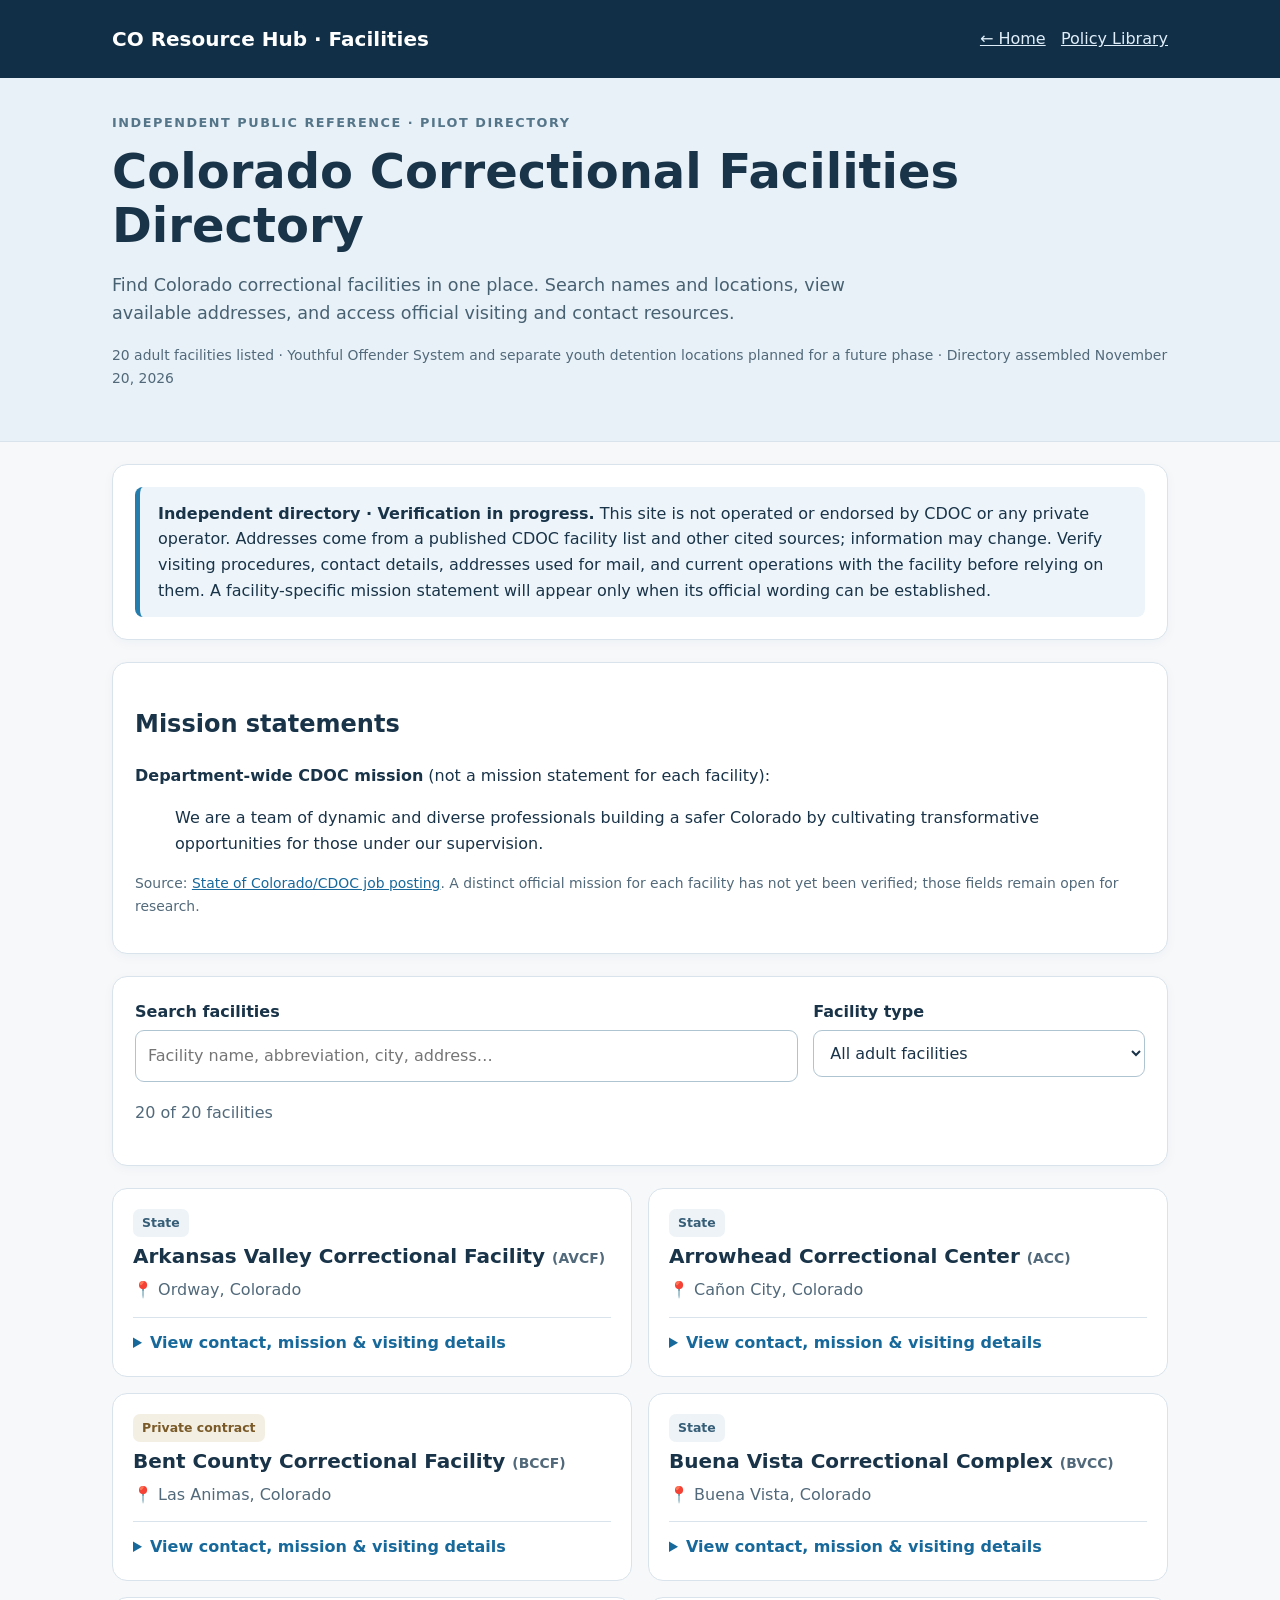
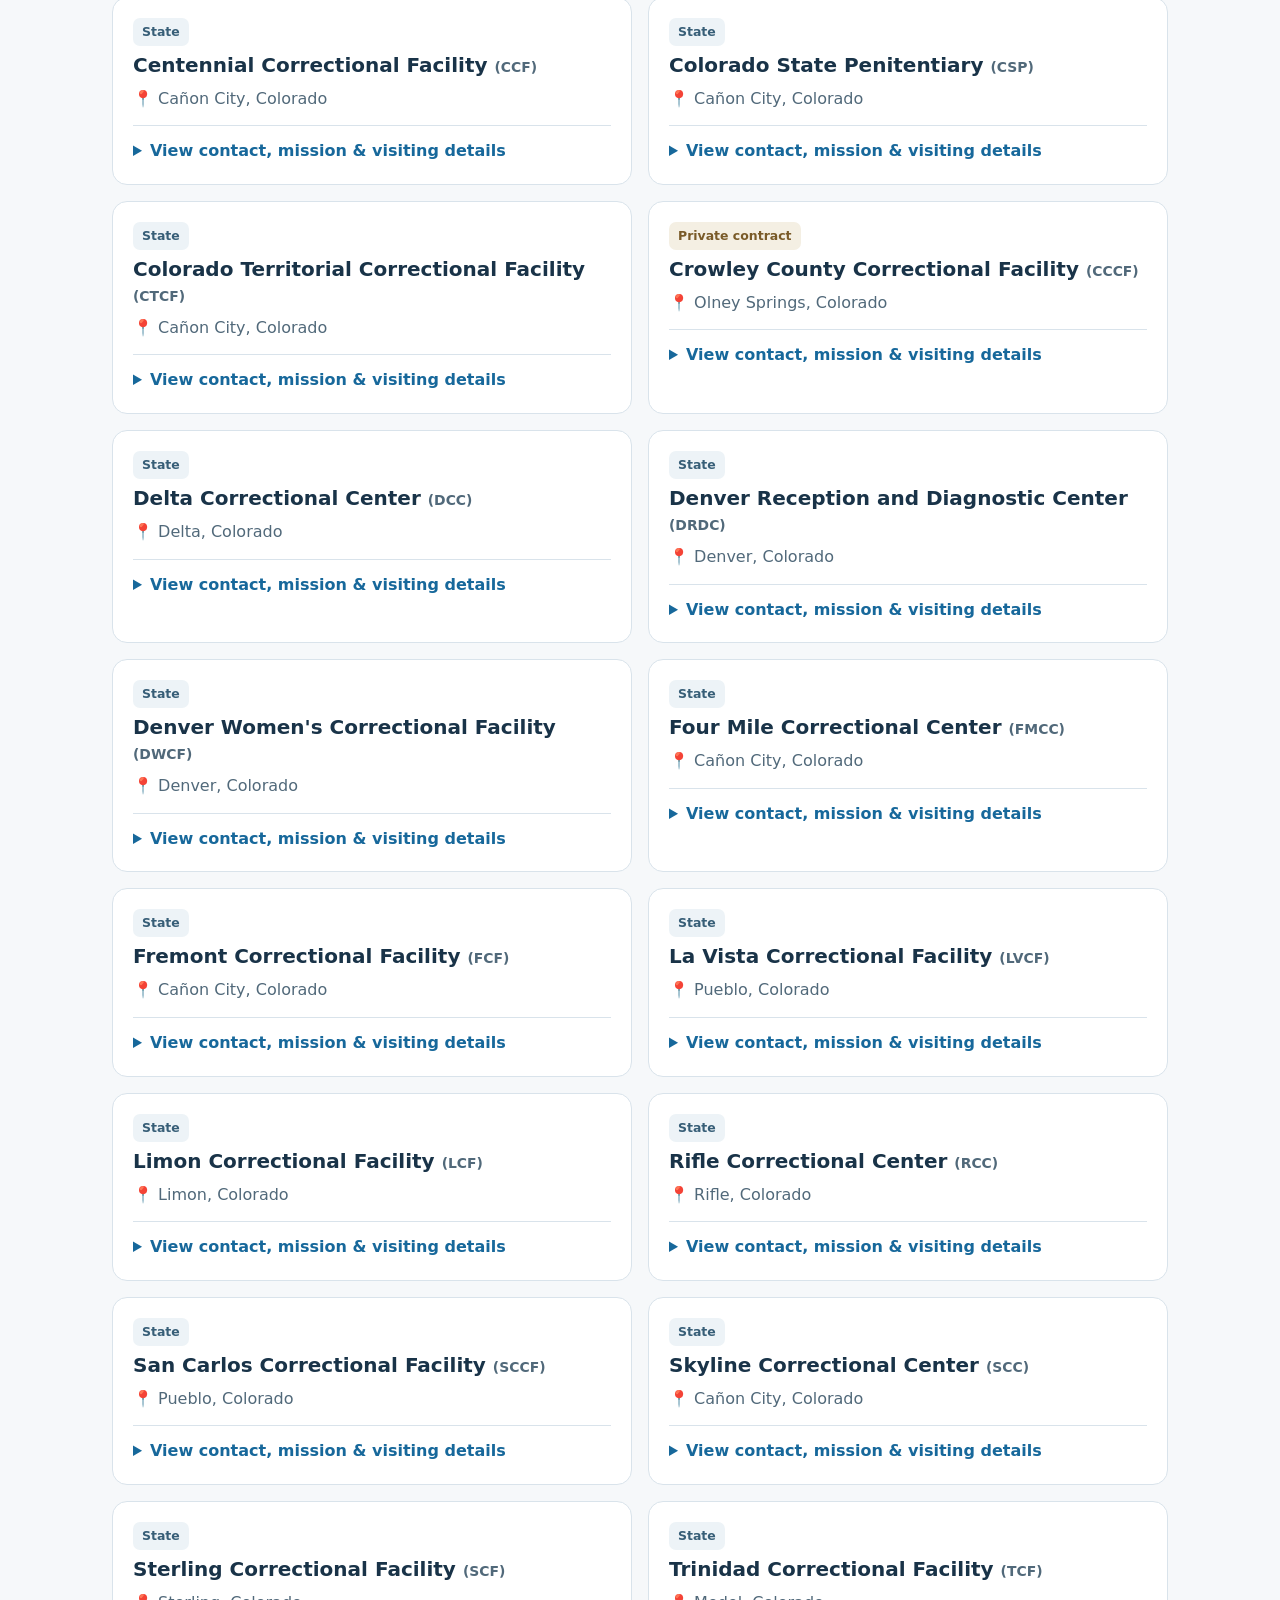
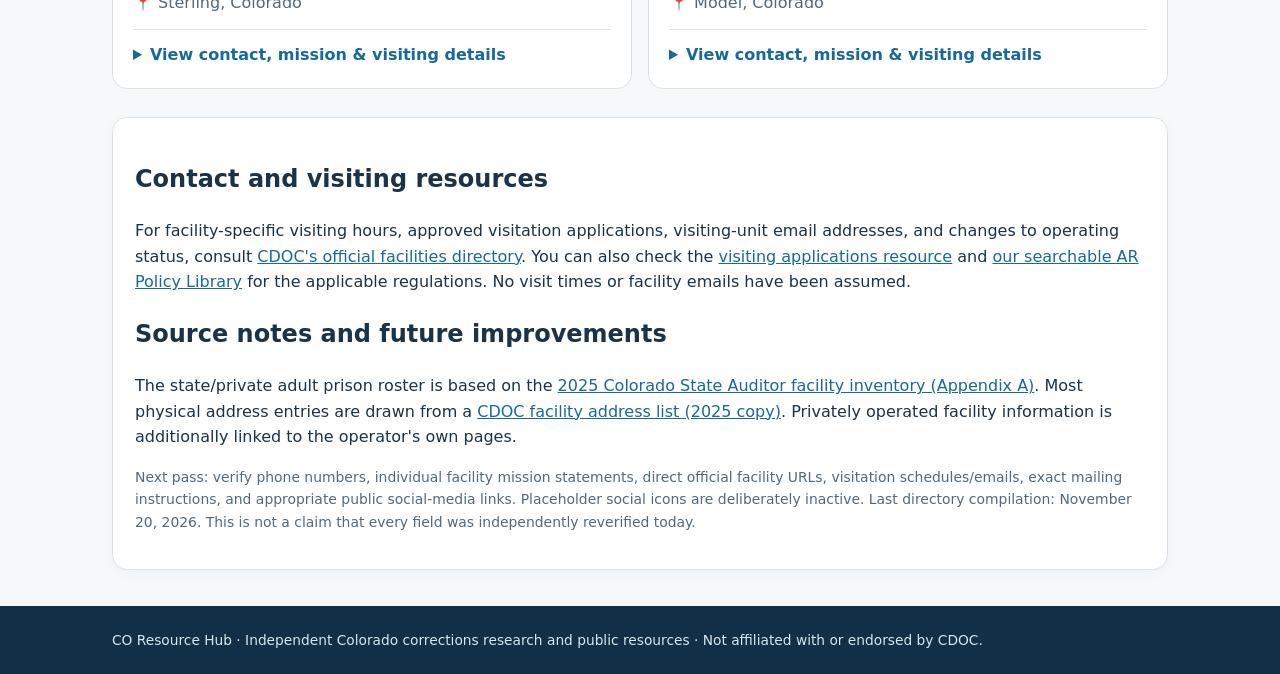
==== facilities/index.html @ 7fa36d60 "Add independent searchable Colorado facilities directory beta" ====
<!doctype html>
<html lang="en"><head><meta charset="utf-8"><meta name="viewport" content="width=device-width,initial-scale=1"><meta name="color-scheme" content="light"><meta name="theme-color" content="#112f46">
<title>Colorado Correctional Facilities Directory | CO Resource Hub</title><meta name="description" content="Independent, searchable Colorado correctional facilities directory with addresses, mission and visiting resource links.">
<style>
:root{color-scheme:light;--navy:#112f46;--ink:#193348;--blue:#17689b;--muted:#51697a;--line:#d9e3eb;--bg:#f6f8fa}*{box-sizing:border-box}html{scroll-behavior:smooth}body{margin:0;background:var(--bg);color:var(--ink);font:16px/1.6 system-ui,-apple-system,Segoe UI,Roboto,Arial,sans-serif}a{color:var(--blue)}a:focus-visible,button:focus-visible,input:focus-visible,select:focus-visible{outline:3px solid #d4a14e;outline-offset:3px}.wrap{max-width:1100px;margin:auto;padding:0 22px}.top{background:var(--navy);color:#fff;padding:23px 0}.top a{color:#e0eefa}.top strong{font-size:1.25rem}.top .wrap{display:flex;align-items:center;justify-content:space-between;gap:18px;flex-wrap:wrap}.hero{background:#e8f1f7;padding:35px 0 38px;border-bottom:1px solid var(--line)}.eyebrow{text-transform:uppercase;letter-spacing:.12em;color:#557589;font-weight:750;font-size:.8rem}.hero h1{line-height:1.12;font-size:clamp(2rem,6vw,3rem);margin:12px 0}.lead{font-size:1.1rem;max-width:780px;color:#486172}.panel{background:white;border:1px solid var(--line);border-radius:15px;padding:22px;margin:22px 0;box-shadow:0 3px 12px #19334809}.warning{border-left:5px solid #257dad;background:#edf5fa;padding:14px 18px;border-radius:8px}.toolbar{display:grid;grid-template-columns:minmax(0,2fr) minmax(165px,1fr);gap:15px}.toolbar input,.toolbar select{width:100%;border:1px solid #afc4d1;border-radius:9px;padding:12px;font:inherit;background:white;color:var(--ink)}label{font-weight:700;display:block;margin-bottom:6px}.stats{color:var(--muted);margin:18px 0}.grid{display:grid;grid-template-columns:repeat(2,minmax(0,1fr));gap:16px;margin-bottom:28px}.facility{background:#fff;border:1px solid var(--line);border-radius:15px;padding:20px;min-width:0}.facility h2{font-size:1.25rem;margin:7px 0 8px;line-height:1.25}.tag{display:inline-block;background:#edf3f7;color:#375e77;font-size:.78rem;font-weight:750;padding:4px 9px;border-radius:7px}.tag.private{background:#f4efe3;color:#795a28}.city{color:var(--muted);margin:0 0 12px}.facility details{border-top:1px solid var(--line);margin-top:14px;padding-top:12px}.facility summary{cursor:pointer;color:var(--blue);font-weight:730}.facility dl{margin:14px 0 0}.facility dt{font-weight:750;margin-top:13px}.facility dd{margin:3px 0 0;overflow-wrap:anywhere}.info{font-size:.89rem;color:var(--muted)}.links{display:flex;flex-wrap:wrap;gap:9px;margin:16px 0}.links a{border:1px solid #c1d3df;padding:8px 11px;border-radius:9px;text-decoration:none;font-weight:650;font-size:.88rem}.social{display:flex;gap:10px;align-items:center;margin:12px 0;color:#67808e;font-size:.88rem}.social span{border:1px dashed #b9c9d3;padding:5px 10px;border-radius:7px}.footer{background:var(--navy);color:#d8e6ee;padding:23px 0;margin-top:36px;font-size:.86rem}.footer a{color:#e5f1f9}.small{font-size:.87rem;color:var(--muted)}[hidden]{display:none!important}@media(max-width:720px){.grid,.toolbar{grid-template-columns:1fr}.hero{padding:28px 0}.panel{padding:17px}.facility{padding:18px}}
</style></head><body>
<header class="top"><div class="wrap"><strong>CO Resource Hub <span aria-hidden="true">·</span> Facilities</strong><nav><a href="/">← Home</a> &nbsp; <a href="/policy-library/">Policy Library</a></nav></div></header>
<section class="hero"><div class="wrap"><div class="eyebrow">Independent public reference · Pilot directory</div><h1>Colorado Correctional Facilities Directory</h1><p class="lead">Find Colorado correctional facilities in one place. Search names and locations, view available addresses, and access official visiting and contact resources.</p><p class="small">20 adult facilities listed · Youthful Offender System and separate youth detention locations planned for a future phase · Directory assembled November 20, 2026</p></div></section>
<main class="wrap">
<section class="panel" aria-label="Important directory notice"><div class="warning"><strong>Independent directory · Verification in progress.</strong> This site is not operated or endorsed by CDOC or any private operator. Addresses come from a published CDOC facility list and other cited sources; information may change. Verify visiting procedures, contact details, addresses used for mail, and current operations with the facility before relying on them. A facility-specific mission statement will appear only when its official wording can be established.</div></section>
<section class="panel"><h2>Mission statements</h2><p><strong>Department-wide CDOC mission</strong> (not a mission statement for each facility):</p><blockquote>We are a team of dynamic and diverse professionals building a safer Colorado by cultivating transformative opportunities for those under our supervision.</blockquote><p class="small">Source: <a href="https://www.governmentjobs.com/careers/colorado/jobs/newprint/5455798" target="_blank" rel="noopener noreferrer">State of Colorado/CDOC job posting</a>. A distinct official mission for each facility has not yet been verified; those fields remain open for research.</p></section>
<section class="panel"><div class="toolbar"><div><label for="search">Search facilities</label><input id="search" type="search" autocomplete="off" placeholder="Facility name, abbreviation, city, address…"></div><div><label for="type">Facility type</label><select id="type"><option value="all">All adult facilities</option><option value="State">State-operated</option><option value="Private contract">Private contract</option></select></div></div><div class="stats" id="count" aria-live="polite"></div></section>
<div id="facilities" class="grid"></div><p id="none" hidden class="panel">No facilities match that search. Try a shorter name, acronym, or city.</p>
<section class="panel"><h2>Contact and visiting resources</h2><p>For facility-specific visiting hours, approved visitation applications, visiting-unit email addresses, and changes to operating status, consult <a href="https://cdoc.colorado.gov/facilities" target="_blank" rel="noopener noreferrer">CDOC's official facilities directory</a>. You can also check the <a href="https://cdoc.colorado.gov/resources-faq/visitation/visiting-applications" target="_blank" rel="noopener noreferrer">visiting applications resource</a> and <a href="/policy-library/">our searchable AR Policy Library</a> for the applicable regulations. No visit times or facility emails have been assumed.</p><h2>Source notes and future improvements</h2><p>The state/private adult prison roster is based on the <a href="https://content.leg.colorado.gov/sites/default/files/documents/audits/2455p_evaluation_of_colorado_department_of_corrections_budgeting_practices.pdf" target="_blank" rel="noopener noreferrer">2025 Colorado State Auditor facility inventory (Appendix A)</a>. Most physical address entries are drawn from a <a href="https://seams.org/wp-content/uploads/2025/03/Attachment-A-Facilty-Address-List.pdf" target="_blank" rel="noopener noreferrer">CDOC facility address list (2025 copy)</a>. Privately operated facility information is additionally linked to the operator's own pages.</p><p class="small">Next pass: verify phone numbers, individual facility mission statements, direct official facility URLs, visitation schedules/emails, exact mailing instructions, and appropriate public social-media links. Placeholder social icons are deliberately inactive. Last directory compilation: November 20, 2026. This is not a claim that every field was independently reverified today.</p></section>
</main><footer class="footer"><div class="wrap">CO Resource Hub · Independent Colorado corrections research and public resources · Not affiliated with or endorsed by CDOC.</div></footer>
<script>
const data=[["Arkansas Valley Correctional Facility","AVCF","Ordway","State","12750 Hwy 96 at Lane 13, Ordway, CO 81034"],["Arrowhead Correctional Center","ACC","Cañon City","State","57500 East Highway 50 & Evans Road, PO Box 300, Cañon City, CO 81212"],["Bent County Correctional Facility","BCCF","Las Animas","Private contract","11560 Road FF.75, Las Animas, CO 81054","719-456-2610","https://www.corecivic.com/facilities/bent-county-correctional-facility"],["Buena Vista Correctional Complex","BVCC","Buena Vista","State","15125 Hwy 24 & 285, Buena Vista, CO 81211"],["Centennial Correctional Facility","CCF","Cañon City","State","57500 East Highway 50 & Evans Road, PO Box 600, Cañon City, CO 81212"],["Colorado State Penitentiary","CSP","Cañon City","State","57500 East Highway 50 & Evans Road, PO Box 777, Cañon City, CO 81212"],["Colorado Territorial Correctional Facility","CTCF","Cañon City","State","275 West Hwy 50, PO Box 1010, Cañon City, CO 81212"],["Crowley County Correctional Facility","CCCF","Olney Springs","Private contract","6564 State Hwy 96, Olney Springs, CO 81062","719-267-3548","https://www.corecivic.com/facilities/crowley-county-correctional-facility"],["Delta Correctional Center","DCC","Delta","State","11363 Lockhart Road, Delta, CO 81416"],["Denver Reception and Diagnostic Center","DRDC","Denver","State","10900 Smith Road, PO Box 392004, Denver, CO 80239"],["Denver Women's Correctional Facility","DWCF","Denver","State","3600 Havana Street, PO Box 392004, Denver, CO 80239"],["Four Mile Correctional Center","FMCC","Cañon City","State","57500 East Highway 50 & Evans Road, PO Box 300, Cañon City, CO 81212"],["Fremont Correctional Facility","FCF","Cañon City","State","57500 East Highway 50 & Evans Road, PO Box 999, Cañon City, CO 81212"],["La Vista Correctional Facility","LVCF","Pueblo","State","1401 West 17th Street, PO Box 3, Pueblo, CO 81003"],["Limon Correctional Facility","LCF","Limon","State","49030 State Hwy 71 South, Limon, CO 80826"],["Rifle Correctional Center","RCC","Rifle","State","200 County Road 219, Rifle, CO 81650"],["San Carlos Correctional Facility","SCCF","Pueblo","State","1410 West 13th Street, Pueblo, CO 81003"],["Skyline Correctional Center","SCC","Cañon City","State",""],["Sterling Correctional Facility","SCF","Sterling","State","12101 Hwy 61, PO Box 6000, Sterling, CO 80751"],["Trinidad Correctional Facility","TCF","Model","State","21000 Hwy 350 East, Model, CO 81059"]];
const safe=s=>String(s??'').replace(/[&<>"']/g,c=>({'&':'&amp;','<':'&lt;','>':'&gt;','"':'&quot;',"'":'&#39;'}[c]));
const cards=document.getElementById('facilities'),input=document.getElementById('search'),sel=document.getElementById('type'),count=document.getElementById('count'),none=document.getElementById('none');
function render(){
const q=input.value.trim().toLowerCase(),type=sel.value;
const matches=data.filter(f=>(type==='all'||f[3]===type)&&f.slice(0,5).join(' ').toLowerCase().includes(q));
count.textContent=matches.length+' of '+data.length+' facilities';
none.hidden=matches.length>0;
cards.innerHTML=matches.map(f=>{
const [name,code,city,kind,address,phone,operator]=f,privateFacility=kind==='Private contract';
const verifiedContact=phone?'<a href="tel:'+phone+'">'+safe(phone)+'</a>':'Not yet verified; consult official facility listing';
const addressDisplay=address?safe(address):'Address awaiting verification; consult official facility directory';
const operatorLink=operator?'<a href="'+operator+'" target="_blank" rel="noopener noreferrer">Operator facility page ↗</a>':'';
return '<article class="facility"><span class="tag '+(privateFacility?'private':'')+'">'+safe(kind)+'</span><h2>'+safe(name)+' <span class="small">('+safe(code)+')</span></h2><p class="city">📍 '+safe(city)+', Colorado</p><details><summary>View contact, mission &amp; visiting details</summary><dl><dt>Location / published address</dt><dd>'+addressDisplay+'</dd><dt>General facility phone</dt><dd>'+verifiedContact+'</dd><dt>Facility-specific mission</dt><dd>Official facility-specific statement not yet located or verified. See the department-wide mission above.</dd><dt>Visiting information</dt><dd>Schedules, application instructions and visit-specific email contacts must be checked with the facility.</dd><dt>Email</dt><dd>Facility public email not yet verified.</dd></dl><div class="links"><a href="https://cdoc.colorado.gov/facilities" target="_blank" rel="noopener noreferrer">Official CDOC facility directory ↗</a>'+operatorLink+'</div><div class="social" aria-label="Social media pending verification"><span title="Facebook link pending">f · later</span><span title="Other social profiles pending">Social · later</span></div><p class="info">Last reviewed: source roster and address-list compilation. Individual contacts, mission and social links are pending verification.</p></details></article>';
}).join('');
}
input.addEventListener('input',render);sel.addEventListener('change',render);render();
</script></body></html>
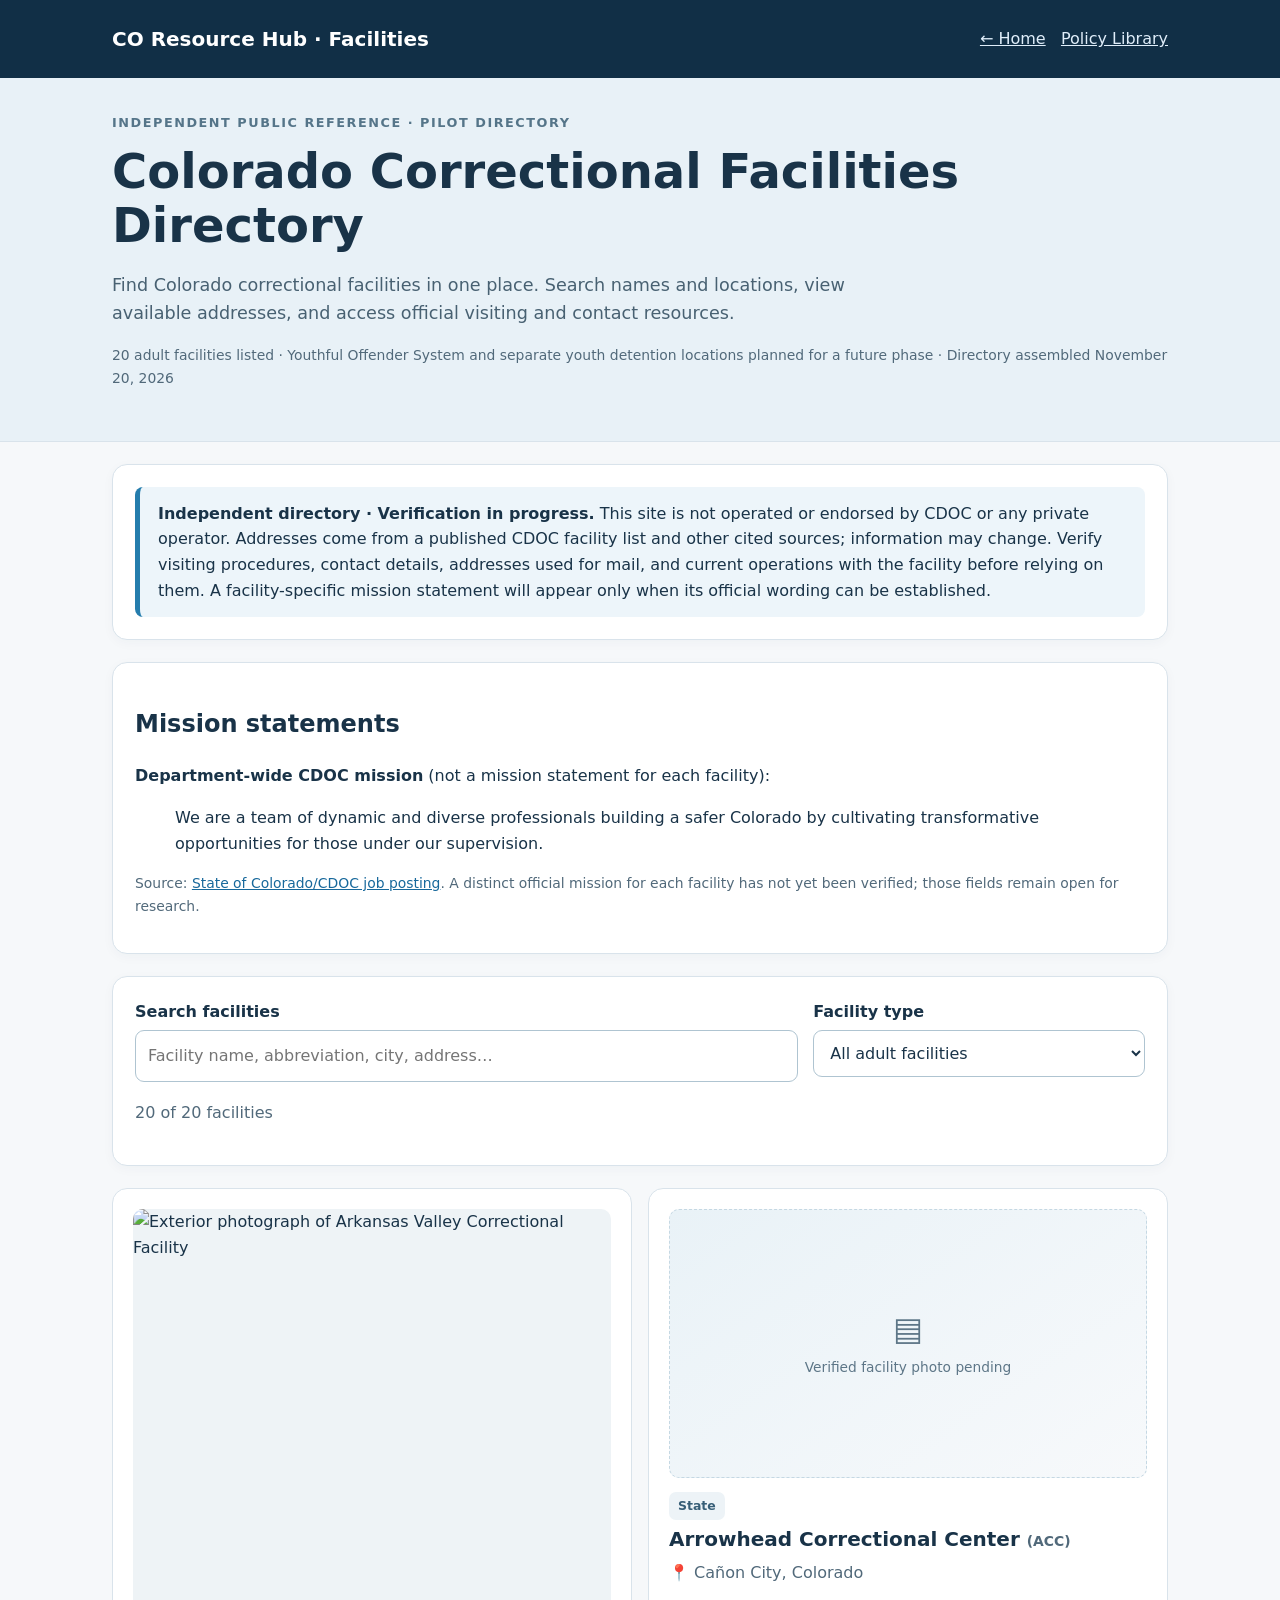
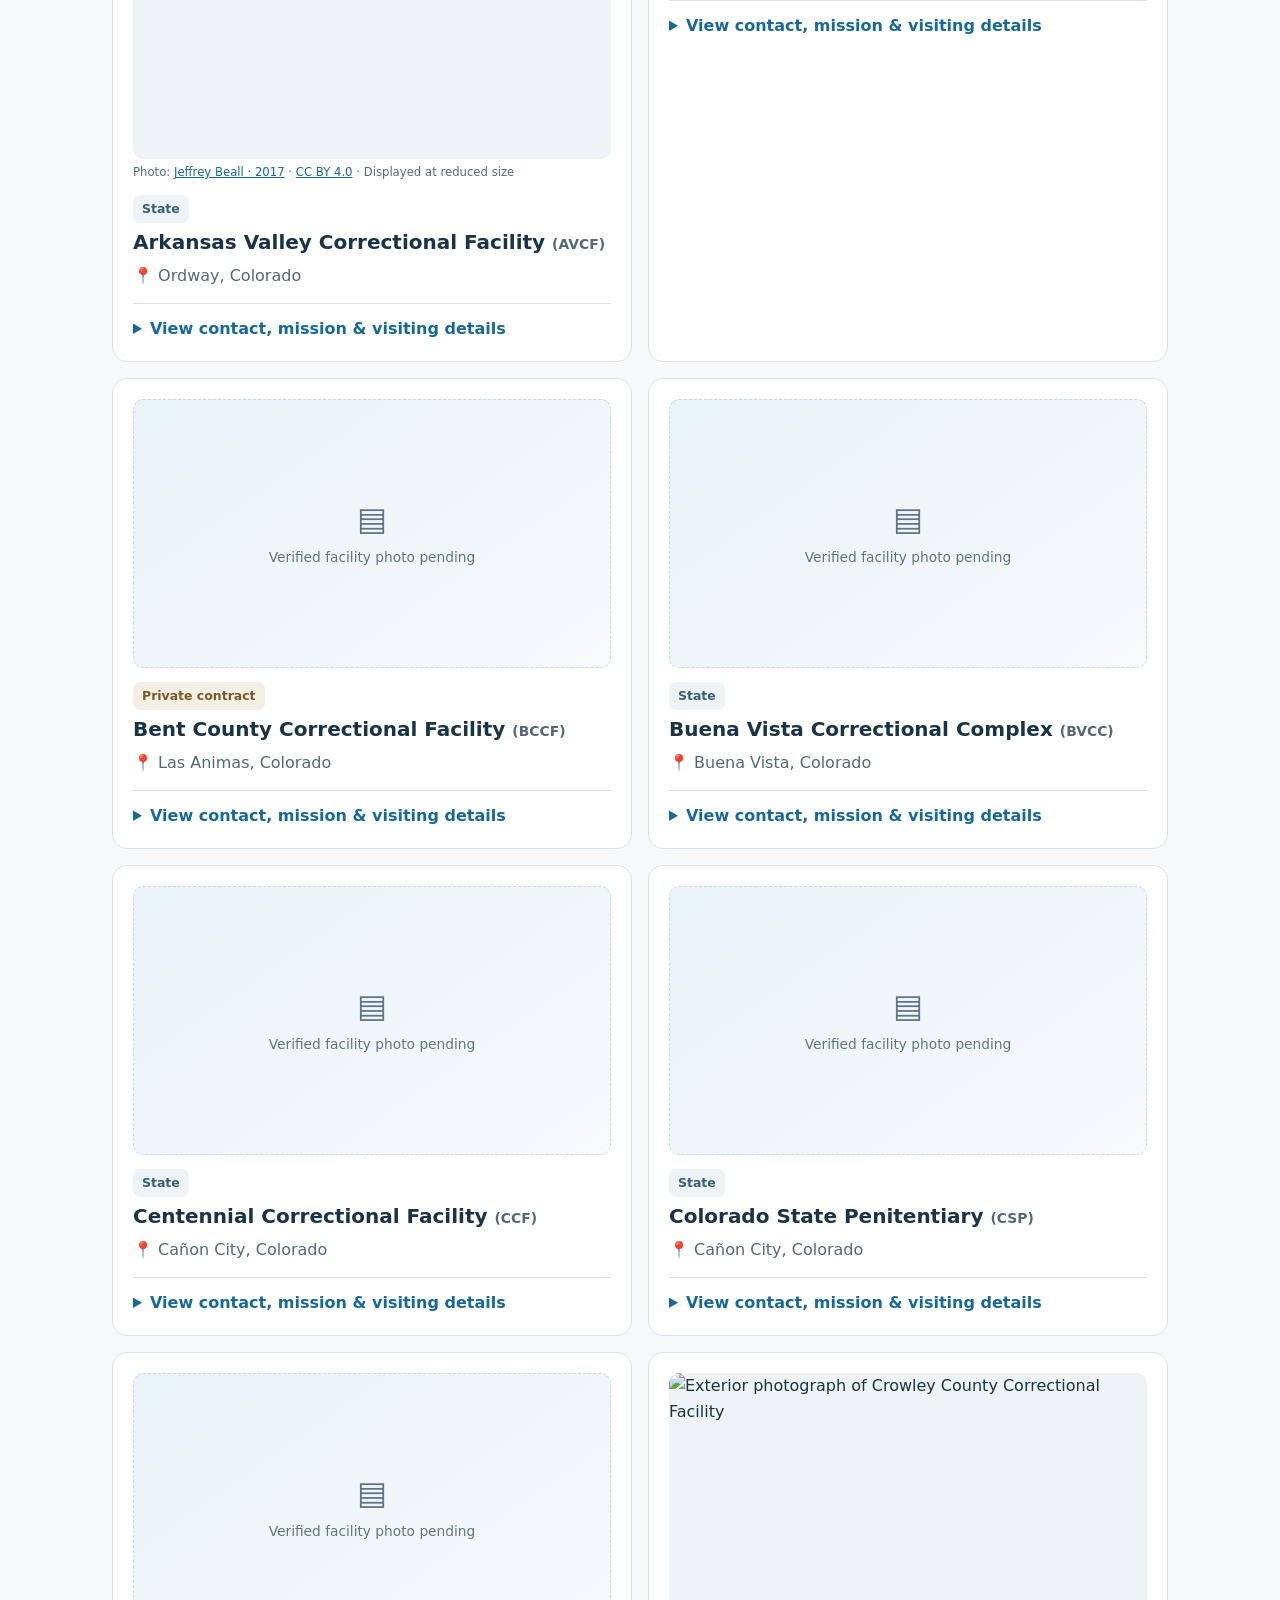
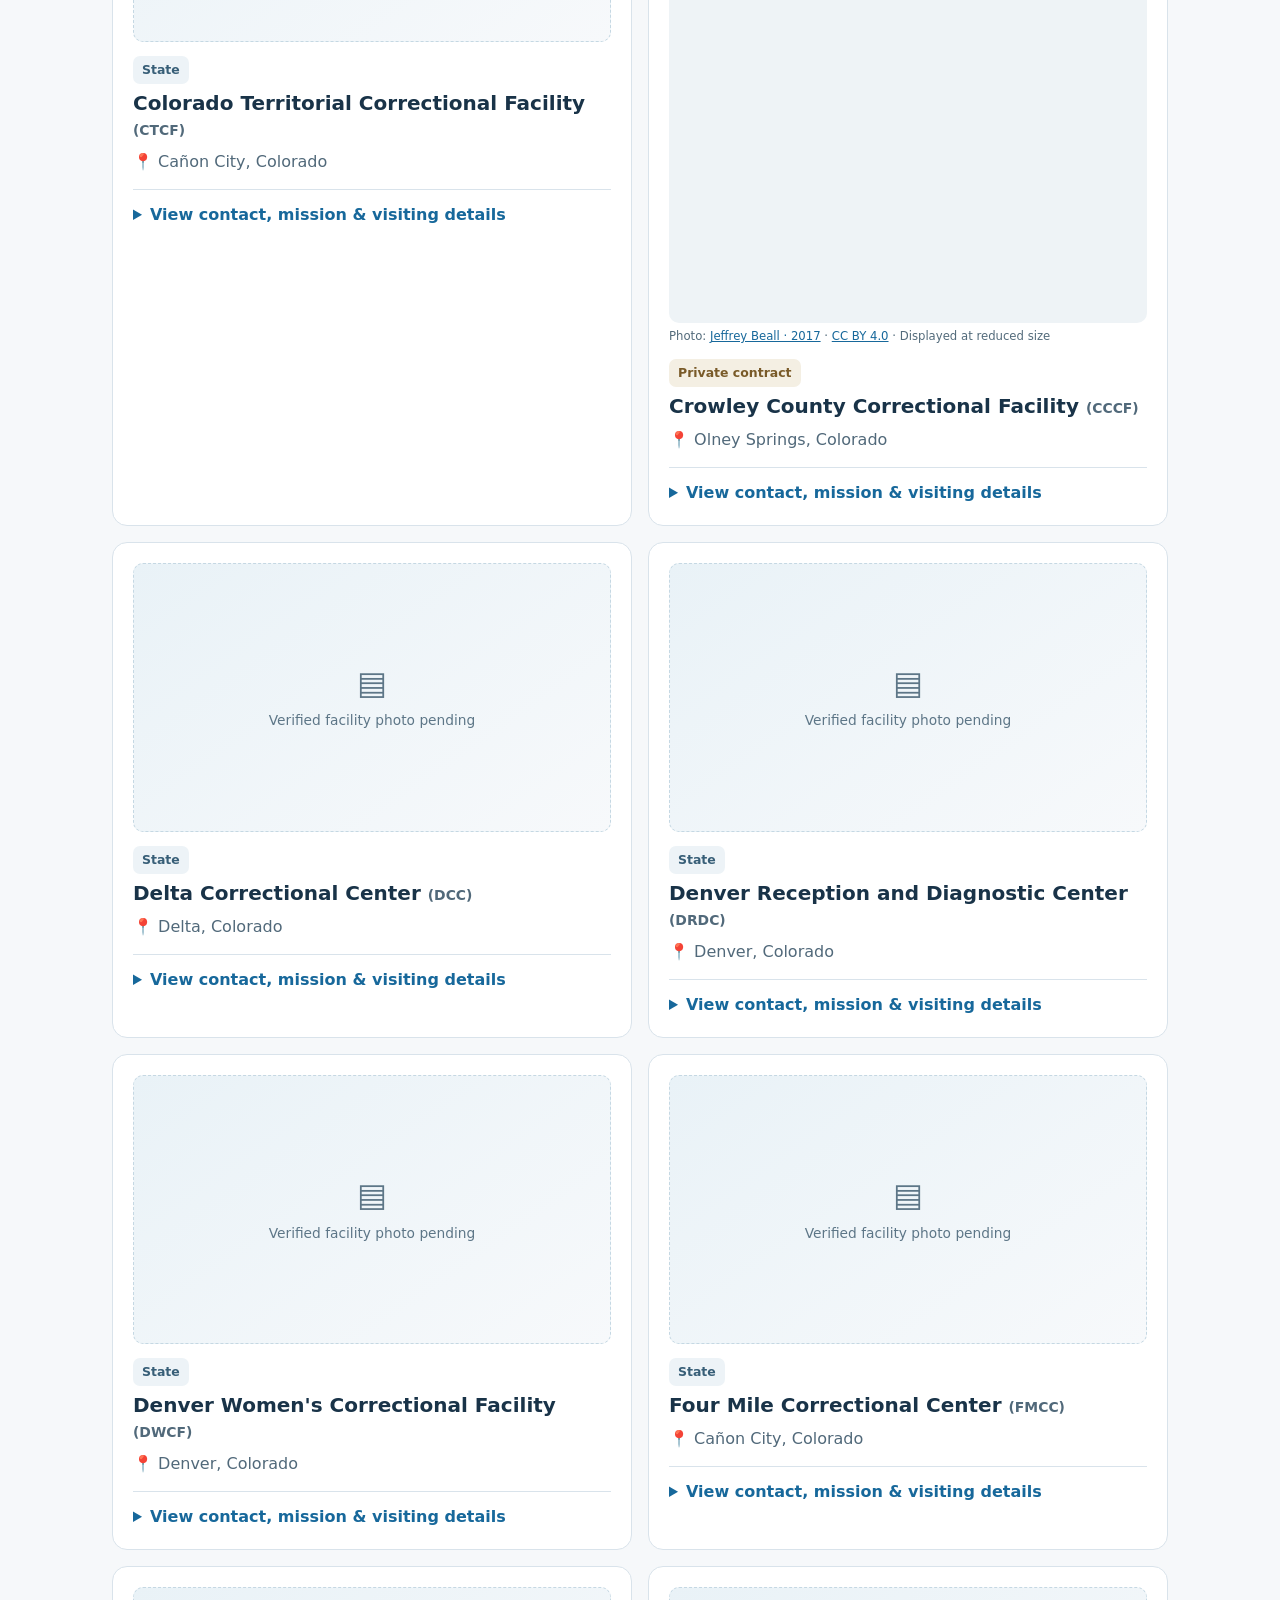
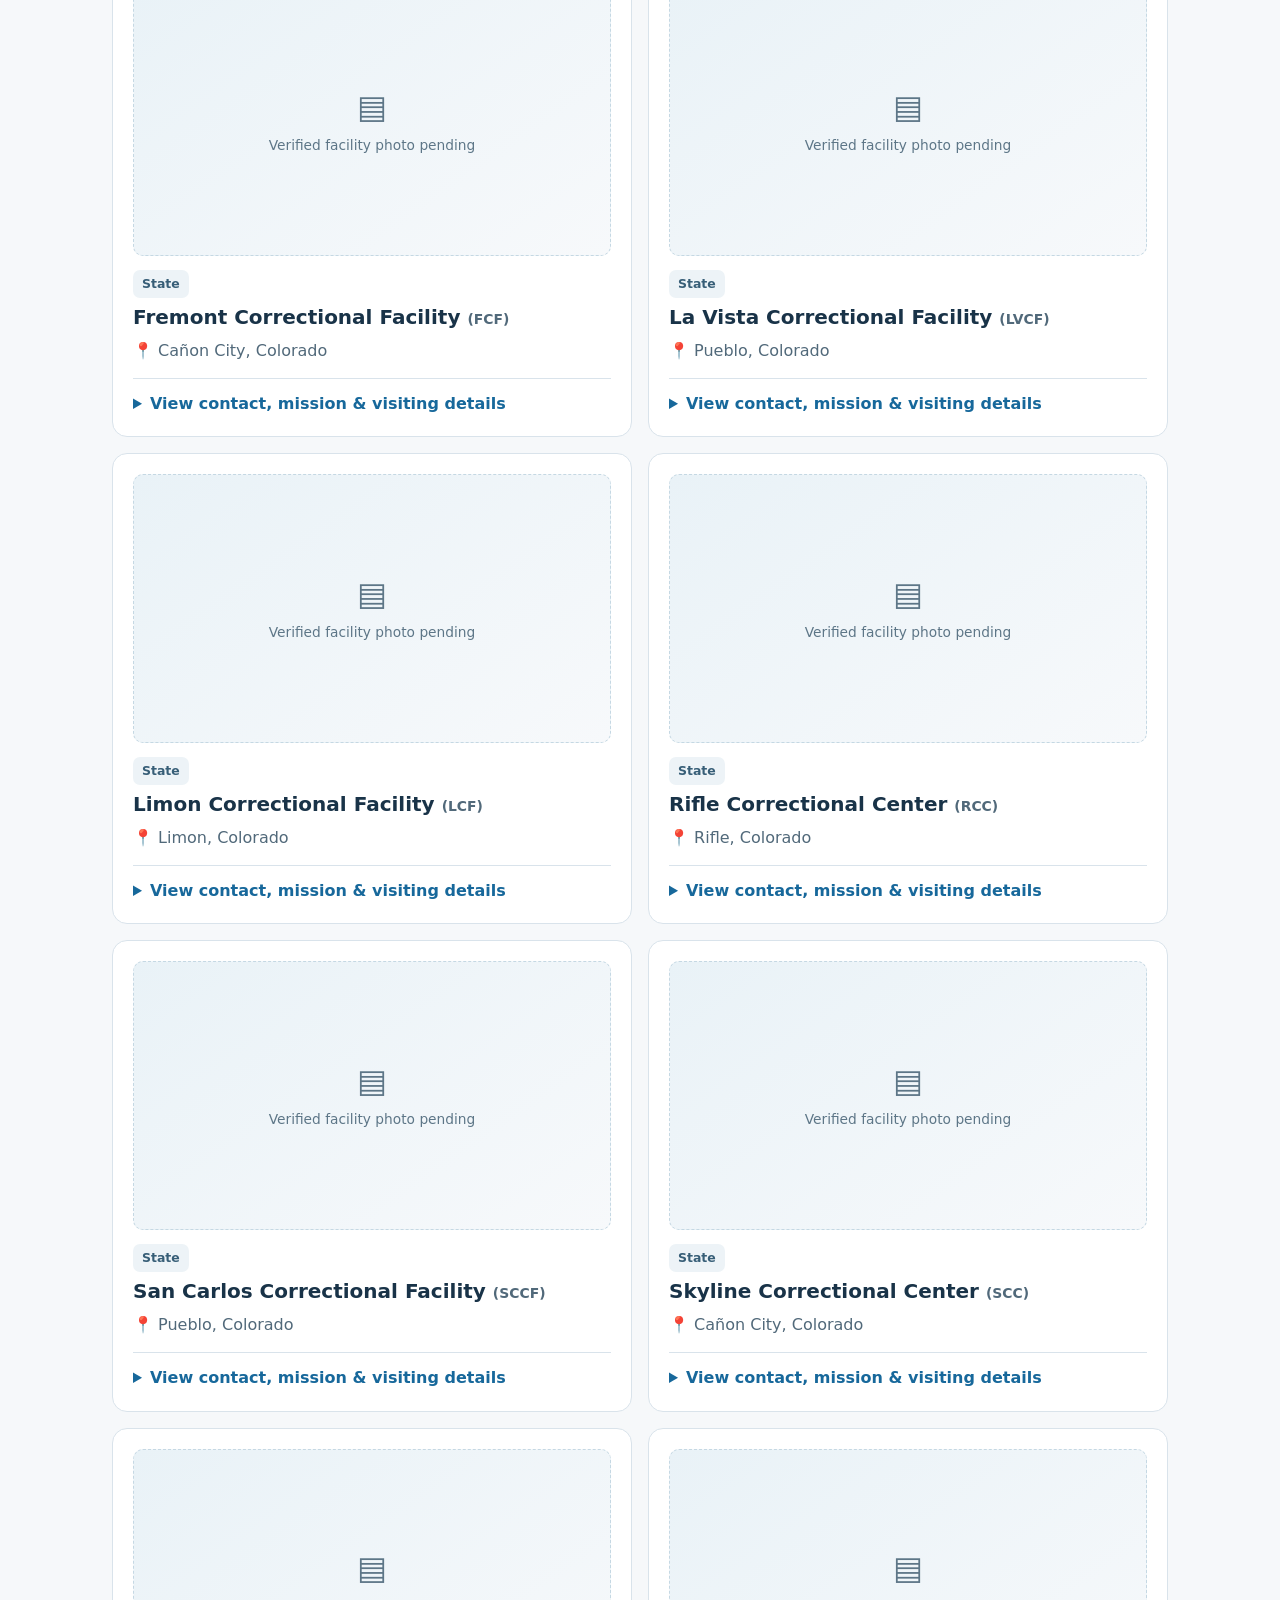
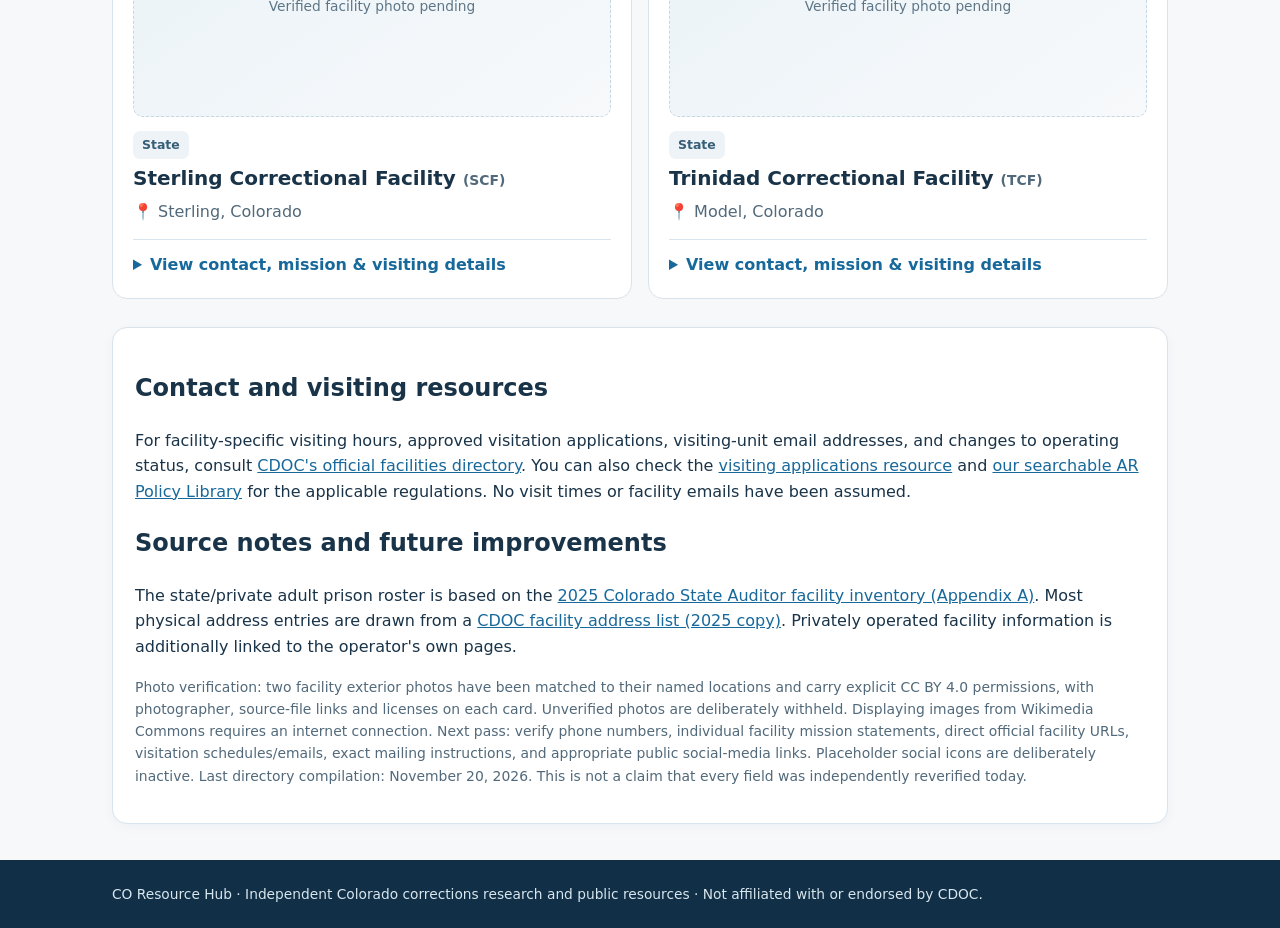
==== commit f5c634db: "Add credited CC BY 4.0 exterior photos for AVCF and CCCF with safe placeholders for others" ====
--- a/facilities/index.html
+++ b/facilities/index.html
@@ -2,7 +2,7 @@
 <html lang="en"><head><meta charset="utf-8"><meta name="viewport" content="width=device-width,initial-scale=1"><meta name="color-scheme" content="light"><meta name="theme-color" content="#112f46">
 <title>Colorado Correctional Facilities Directory | CO Resource Hub</title><meta name="description" content="Independent, searchable Colorado correctional facilities directory with addresses, mission and visiting resource links.">
 <style>
-:root{color-scheme:light;--navy:#112f46;--ink:#193348;--blue:#17689b;--muted:#51697a;--line:#d9e3eb;--bg:#f6f8fa}*{box-sizing:border-box}html{scroll-behavior:smooth}body{margin:0;background:var(--bg);color:var(--ink);font:16px/1.6 system-ui,-apple-system,Segoe UI,Roboto,Arial,sans-serif}a{color:var(--blue)}a:focus-visible,button:focus-visible,input:focus-visible,select:focus-visible{outline:3px solid #d4a14e;outline-offset:3px}.wrap{max-width:1100px;margin:auto;padding:0 22px}.top{background:var(--navy);color:#fff;padding:23px 0}.top a{color:#e0eefa}.top strong{font-size:1.25rem}.top .wrap{display:flex;align-items:center;justify-content:space-between;gap:18px;flex-wrap:wrap}.hero{background:#e8f1f7;padding:35px 0 38px;border-bottom:1px solid var(--line)}.eyebrow{text-transform:uppercase;letter-spacing:.12em;color:#557589;font-weight:750;font-size:.8rem}.hero h1{line-height:1.12;font-size:clamp(2rem,6vw,3rem);margin:12px 0}.lead{font-size:1.1rem;max-width:780px;color:#486172}.panel{background:white;border:1px solid var(--line);border-radius:15px;padding:22px;margin:22px 0;box-shadow:0 3px 12px #19334809}.warning{border-left:5px solid #257dad;background:#edf5fa;padding:14px 18px;border-radius:8px}.toolbar{display:grid;grid-template-columns:minmax(0,2fr) minmax(165px,1fr);gap:15px}.toolbar input,.toolbar select{width:100%;border:1px solid #afc4d1;border-radius:9px;padding:12px;font:inherit;background:white;color:var(--ink)}label{font-weight:700;display:block;margin-bottom:6px}.stats{color:var(--muted);margin:18px 0}.grid{display:grid;grid-template-columns:repeat(2,minmax(0,1fr));gap:16px;margin-bottom:28px}.facility{background:#fff;border:1px solid var(--line);border-radius:15px;padding:20px;min-width:0}.facility h2{font-size:1.25rem;margin:7px 0 8px;line-height:1.25}.tag{display:inline-block;background:#edf3f7;color:#375e77;font-size:.78rem;font-weight:750;padding:4px 9px;border-radius:7px}.tag.private{background:#f4efe3;color:#795a28}.city{color:var(--muted);margin:0 0 12px}.facility details{border-top:1px solid var(--line);margin-top:14px;padding-top:12px}.facility summary{cursor:pointer;color:var(--blue);font-weight:730}.facility dl{margin:14px 0 0}.facility dt{font-weight:750;margin-top:13px}.facility dd{margin:3px 0 0;overflow-wrap:anywhere}.info{font-size:.89rem;color:var(--muted)}.links{display:flex;flex-wrap:wrap;gap:9px;margin:16px 0}.links a{border:1px solid #c1d3df;padding:8px 11px;border-radius:9px;text-decoration:none;font-weight:650;font-size:.88rem}.social{display:flex;gap:10px;align-items:center;margin:12px 0;color:#67808e;font-size:.88rem}.social span{border:1px dashed #b9c9d3;padding:5px 10px;border-radius:7px}.footer{background:var(--navy);color:#d8e6ee;padding:23px 0;margin-top:36px;font-size:.86rem}.footer a{color:#e5f1f9}.small{font-size:.87rem;color:var(--muted)}[hidden]{display:none!important}@media(max-width:720px){.grid,.toolbar{grid-template-columns:1fr}.hero{padding:28px 0}.panel{padding:17px}.facility{padding:18px}}
+:root{color-scheme:light;--navy:#112f46;--ink:#193348;--blue:#17689b;--muted:#51697a;--line:#d9e3eb;--bg:#f6f8fa}*{box-sizing:border-box}html{scroll-behavior:smooth}body{margin:0;background:var(--bg);color:var(--ink);font:16px/1.6 system-ui,-apple-system,Segoe UI,Roboto,Arial,sans-serif}a{color:var(--blue)}a:focus-visible,button:focus-visible,input:focus-visible,select:focus-visible{outline:3px solid #d4a14e;outline-offset:3px}.wrap{max-width:1100px;margin:auto;padding:0 22px}.top{background:var(--navy);color:#fff;padding:23px 0}.top a{color:#e0eefa}.top strong{font-size:1.25rem}.top .wrap{display:flex;align-items:center;justify-content:space-between;gap:18px;flex-wrap:wrap}.hero{background:#e8f1f7;padding:35px 0 38px;border-bottom:1px solid var(--line)}.eyebrow{text-transform:uppercase;letter-spacing:.12em;color:#557589;font-weight:750;font-size:.8rem}.hero h1{line-height:1.12;font-size:clamp(2rem,6vw,3rem);margin:12px 0}.lead{font-size:1.1rem;max-width:780px;color:#486172}.panel{background:white;border:1px solid var(--line);border-radius:15px;padding:22px;margin:22px 0;box-shadow:0 3px 12px #19334809}.warning{border-left:5px solid #257dad;background:#edf5fa;padding:14px 18px;border-radius:8px}.toolbar{display:grid;grid-template-columns:minmax(0,2fr) minmax(165px,1fr);gap:15px}.toolbar input,.toolbar select{width:100%;border:1px solid #afc4d1;border-radius:9px;padding:12px;font:inherit;background:white;color:var(--ink)}label{font-weight:700;display:block;margin-bottom:6px}.stats{color:var(--muted);margin:18px 0}.grid{display:grid;grid-template-columns:repeat(2,minmax(0,1fr));gap:16px;margin-bottom:28px}.facility{background:#fff;border:1px solid var(--line);border-radius:15px;padding:20px;min-width:0}.facility-photo{display:block;width:100%;aspect-ratio:16/9;object-fit:cover;border-radius:10px;background:#eef3f6}.facility-figure{margin:0 0 14px}.facility-figure figcaption{margin-top:6px;font-size:.73rem;line-height:1.35;color:#536b7b}.facility-figure a{color:#17689b}.facility-placeholder{aspect-ratio:16/9;display:grid;place-content:center;text-align:center;gap:7px;background:linear-gradient(145deg,#e9f2f7,#f7f9fb);border:1px dashed #c5d8e3;border-radius:10px;color:#5d7687;font-size:.86rem;margin:0 0 14px}.facility-placeholder .symbol{font-size:2rem;line-height:1.2}.facility h2{font-size:1.25rem;margin:7px 0 8px;line-height:1.25}.tag{display:inline-block;background:#edf3f7;color:#375e77;font-size:.78rem;font-weight:750;padding:4px 9px;border-radius:7px}.tag.private{background:#f4efe3;color:#795a28}.city{color:var(--muted);margin:0 0 12px}.facility details{border-top:1px solid var(--line);margin-top:14px;padding-top:12px}.facility summary{cursor:pointer;color:var(--blue);font-weight:730}.facility dl{margin:14px 0 0}.facility dt{font-weight:750;margin-top:13px}.facility dd{margin:3px 0 0;overflow-wrap:anywhere}.info{font-size:.89rem;color:var(--muted)}.links{display:flex;flex-wrap:wrap;gap:9px;margin:16px 0}.links a{border:1px solid #c1d3df;padding:8px 11px;border-radius:9px;text-decoration:none;font-weight:650;font-size:.88rem}.social{display:flex;gap:10px;align-items:center;margin:12px 0;color:#67808e;font-size:.88rem}.social span{border:1px dashed #b9c9d3;padding:5px 10px;border-radius:7px}.footer{background:var(--navy);color:#d8e6ee;padding:23px 0;margin-top:36px;font-size:.86rem}.footer a{color:#e5f1f9}.small{font-size:.87rem;color:var(--muted)}[hidden]{display:none!important}@media(max-width:720px){.grid,.toolbar{grid-template-columns:1fr}.hero{padding:28px 0}.panel{padding:17px}.facility{padding:18px}}
 </style></head><body>
 <header class="top"><div class="wrap"><strong>CO Resource Hub <span aria-hidden="true">·</span> Facilities</strong><nav><a href="/">← Home</a> &nbsp; <a href="/policy-library/">Policy Library</a></nav></div></header>
 <section class="hero"><div class="wrap"><div class="eyebrow">Independent public reference · Pilot directory</div><h1>Colorado Correctional Facilities Directory</h1><p class="lead">Find Colorado correctional facilities in one place. Search names and locations, view available addresses, and access official visiting and contact resources.</p><p class="small">20 adult facilities listed · Youthful Offender System and separate youth detention locations planned for a future phase · Directory assembled November 20, 2026</p></div></section>
@@ -11,10 +11,16 @@
 <section class="panel"><h2>Mission statements</h2><p><strong>Department-wide CDOC mission</strong> (not a mission statement for each facility):</p><blockquote>We are a team of dynamic and diverse professionals building a safer Colorado by cultivating transformative opportunities for those under our supervision.</blockquote><p class="small">Source: <a href="https://www.governmentjobs.com/careers/colorado/jobs/newprint/5455798" target="_blank" rel="noopener noreferrer">State of Colorado/CDOC job posting</a>. A distinct official mission for each facility has not yet been verified; those fields remain open for research.</p></section>
 <section class="panel"><div class="toolbar"><div><label for="search">Search facilities</label><input id="search" type="search" autocomplete="off" placeholder="Facility name, abbreviation, city, address…"></div><div><label for="type">Facility type</label><select id="type"><option value="all">All adult facilities</option><option value="State">State-operated</option><option value="Private contract">Private contract</option></select></div></div><div class="stats" id="count" aria-live="polite"></div></section>
 <div id="facilities" class="grid"></div><p id="none" hidden class="panel">No facilities match that search. Try a shorter name, acronym, or city.</p>
-<section class="panel"><h2>Contact and visiting resources</h2><p>For facility-specific visiting hours, approved visitation applications, visiting-unit email addresses, and changes to operating status, consult <a href="https://cdoc.colorado.gov/facilities" target="_blank" rel="noopener noreferrer">CDOC's official facilities directory</a>. You can also check the <a href="https://cdoc.colorado.gov/resources-faq/visitation/visiting-applications" target="_blank" rel="noopener noreferrer">visiting applications resource</a> and <a href="/policy-library/">our searchable AR Policy Library</a> for the applicable regulations. No visit times or facility emails have been assumed.</p><h2>Source notes and future improvements</h2><p>The state/private adult prison roster is based on the <a href="https://content.leg.colorado.gov/sites/default/files/documents/audits/2455p_evaluation_of_colorado_department_of_corrections_budgeting_practices.pdf" target="_blank" rel="noopener noreferrer">2025 Colorado State Auditor facility inventory (Appendix A)</a>. Most physical address entries are drawn from a <a href="https://seams.org/wp-content/uploads/2025/03/Attachment-A-Facilty-Address-List.pdf" target="_blank" rel="noopener noreferrer">CDOC facility address list (2025 copy)</a>. Privately operated facility information is additionally linked to the operator's own pages.</p><p class="small">Next pass: verify phone numbers, individual facility mission statements, direct official facility URLs, visitation schedules/emails, exact mailing instructions, and appropriate public social-media links. Placeholder social icons are deliberately inactive. Last directory compilation: November 20, 2026. This is not a claim that every field was independently reverified today.</p></section>
+<section class="panel"><h2>Contact and visiting resources</h2><p>For facility-specific visiting hours, approved visitation applications, visiting-unit email addresses, and changes to operating status, consult <a href="https://cdoc.colorado.gov/facilities" target="_blank" rel="noopener noreferrer">CDOC's official facilities directory</a>. You can also check the <a href="https://cdoc.colorado.gov/resources-faq/visitation/visiting-applications" target="_blank" rel="noopener noreferrer">visiting applications resource</a> and <a href="/policy-library/">our searchable AR Policy Library</a> for the applicable regulations. No visit times or facility emails have been assumed.</p><h2>Source notes and future improvements</h2><p>The state/private adult prison roster is based on the <a href="https://content.leg.colorado.gov/sites/default/files/documents/audits/2455p_evaluation_of_colorado_department_of_corrections_budgeting_practices.pdf" target="_blank" rel="noopener noreferrer">2025 Colorado State Auditor facility inventory (Appendix A)</a>. Most physical address entries are drawn from a <a href="https://seams.org/wp-content/uploads/2025/03/Attachment-A-Facilty-Address-List.pdf" target="_blank" rel="noopener noreferrer">CDOC facility address list (2025 copy)</a>. Privately operated facility information is additionally linked to the operator's own pages.</p><p class="small">Photo verification: two facility exterior photos have been matched to their named locations and carry explicit CC BY 4.0 permissions, with photographer, source-file links and licenses on each card. Unverified photos are deliberately withheld. Displaying images from Wikimedia Commons requires an internet connection. Next pass: verify phone numbers, individual facility mission statements, direct official facility URLs, visitation schedules/emails, exact mailing instructions, and appropriate public social-media links. Placeholder social icons are deliberately inactive. Last directory compilation: November 20, 2026. This is not a claim that every field was independently reverified today.</p></section>
 </main><footer class="footer"><div class="wrap">CO Resource Hub · Independent Colorado corrections research and public resources · Not affiliated with or endorsed by CDOC.</div></footer>
 <script>
 const data=[["Arkansas Valley Correctional Facility","AVCF","Ordway","State","12750 Hwy 96 at Lane 13, Ordway, CO 81034"],["Arrowhead Correctional Center","ACC","Cañon City","State","57500 East Highway 50 & Evans Road, PO Box 300, Cañon City, CO 81212"],["Bent County Correctional Facility","BCCF","Las Animas","Private contract","11560 Road FF.75, Las Animas, CO 81054","719-456-2610","https://www.corecivic.com/facilities/bent-county-correctional-facility"],["Buena Vista Correctional Complex","BVCC","Buena Vista","State","15125 Hwy 24 & 285, Buena Vista, CO 81211"],["Centennial Correctional Facility","CCF","Cañon City","State","57500 East Highway 50 & Evans Road, PO Box 600, Cañon City, CO 81212"],["Colorado State Penitentiary","CSP","Cañon City","State","57500 East Highway 50 & Evans Road, PO Box 777, Cañon City, CO 81212"],["Colorado Territorial Correctional Facility","CTCF","Cañon City","State","275 West Hwy 50, PO Box 1010, Cañon City, CO 81212"],["Crowley County Correctional Facility","CCCF","Olney Springs","Private contract","6564 State Hwy 96, Olney Springs, CO 81062","719-267-3548","https://www.corecivic.com/facilities/crowley-county-correctional-facility"],["Delta Correctional Center","DCC","Delta","State","11363 Lockhart Road, Delta, CO 81416"],["Denver Reception and Diagnostic Center","DRDC","Denver","State","10900 Smith Road, PO Box 392004, Denver, CO 80239"],["Denver Women's Correctional Facility","DWCF","Denver","State","3600 Havana Street, PO Box 392004, Denver, CO 80239"],["Four Mile Correctional Center","FMCC","Cañon City","State","57500 East Highway 50 & Evans Road, PO Box 300, Cañon City, CO 81212"],["Fremont Correctional Facility","FCF","Cañon City","State","57500 East Highway 50 & Evans Road, PO Box 999, Cañon City, CO 81212"],["La Vista Correctional Facility","LVCF","Pueblo","State","1401 West 17th Street, PO Box 3, Pueblo, CO 81003"],["Limon Correctional Facility","LCF","Limon","State","49030 State Hwy 71 South, Limon, CO 80826"],["Rifle Correctional Center","RCC","Rifle","State","200 County Road 219, Rifle, CO 81650"],["San Carlos Correctional Facility","SCCF","Pueblo","State","1410 West 13th Street, Pueblo, CO 81003"],["Skyline Correctional Center","SCC","Cañon City","State",""],["Sterling Correctional Facility","SCF","Sterling","State","12101 Hwy 61, PO Box 6000, Sterling, CO 80751"],["Trinidad Correctional Facility","TCF","Model","State","21000 Hwy 350 East, Model, CO 81059"]];
+// Only sources with verified facility identity and explicit reuse licenses are listed.
+// Source file pages provide creator, license, and original image history.
+const photos={
+  AVCF:{img:'https://upload.wikimedia.org/wikipedia/commons/thumb/f/f7/Arkansas_Valley_Correctional_Facility.JPG/960px-Arkansas_Valley_Correctional_Facility.JPG',source:'https://commons.wikimedia.org/wiki/File:Arkansas_Valley_Correctional_Facility.JPG',author:'Jeffrey Beall',license:'CC BY 4.0',licenseUrl:'https://creativecommons.org/licenses/by/4.0/',date:'2017'},
+  CCCF:{img:'https://upload.wikimedia.org/wikipedia/commons/thumb/5/55/Crowley_County_Correctional_Facility.JPG/960px-Crowley_County_Correctional_Facility.JPG',source:'https://commons.wikimedia.org/wiki/File:Crowley_County_Correctional_Facility.JPG',author:'Jeffrey Beall',license:'CC BY 4.0',licenseUrl:'https://creativecommons.org/licenses/by/4.0/',date:'2017'}
+};
 const safe=s=>String(s??'').replace(/[&<>"']/g,c=>({'&':'&amp;','<':'&lt;','>':'&gt;','"':'&quot;',"'":'&#39;'}[c]));
 const cards=document.getElementById('facilities'),input=document.getElementById('search'),sel=document.getElementById('type'),count=document.getElementById('count'),none=document.getElementById('none');
 function render(){
@@ -27,7 +33,11 @@
 const verifiedContact=phone?'<a href="tel:'+phone+'">'+safe(phone)+'</a>':'Not yet verified; consult official facility listing';
 const addressDisplay=address?safe(address):'Address awaiting verification; consult official facility directory';
 const operatorLink=operator?'<a href="'+operator+'" target="_blank" rel="noopener noreferrer">Operator facility page ↗</a>':'';
-return '<article class="facility"><span class="tag '+(privateFacility?'private':'')+'">'+safe(kind)+'</span><h2>'+safe(name)+' <span class="small">('+safe(code)+')</span></h2><p class="city">📍 '+safe(city)+', Colorado</p><details><summary>View contact, mission &amp; visiting details</summary><dl><dt>Location / published address</dt><dd>'+addressDisplay+'</dd><dt>General facility phone</dt><dd>'+verifiedContact+'</dd><dt>Facility-specific mission</dt><dd>Official facility-specific statement not yet located or verified. See the department-wide mission above.</dd><dt>Visiting information</dt><dd>Schedules, application instructions and visit-specific email contacts must be checked with the facility.</dd><dt>Email</dt><dd>Facility public email not yet verified.</dd></dl><div class="links"><a href="https://cdoc.colorado.gov/facilities" target="_blank" rel="noopener noreferrer">Official CDOC facility directory ↗</a>'+operatorLink+'</div><div class="social" aria-label="Social media pending verification"><span title="Facebook link pending">f · later</span><span title="Other social profiles pending">Social · later</span></div><p class="info">Last reviewed: source roster and address-list compilation. Individual contacts, mission and social links are pending verification.</p></details></article>';
+const photo=photos[code];
+const visual=photo?
+'<figure class="facility-figure"><img class="facility-photo" src="'+safe(photo.img)+'" alt="Exterior photograph of '+safe(name)+'" loading="lazy" decoding="async" width="960" height="550"><figcaption>Photo: <a target="_blank" rel="noopener noreferrer" href="'+safe(photo.source)+'">'+safe(photo.author)+' · '+safe(photo.date)+'</a> · <a target="_blank" rel="noopener noreferrer" href="'+safe(photo.licenseUrl)+'">'+safe(photo.license)+'</a> · Displayed at reduced size</figcaption></figure>':
+'<div class="facility-placeholder" aria-label="Facility photograph not yet verified"><span class="symbol" aria-hidden="true">▤</span><span>Verified facility photo pending</span></div>';
+return '<article class="facility">'+visual+'<span class="tag '+(privateFacility?'private':'')+'">'+safe(kind)+'</span><h2>'+safe(name)+' <span class="small">('+safe(code)+')</span></h2><p class="city">📍 '+safe(city)+', Colorado</p><details><summary>View contact, mission &amp; visiting details</summary><dl><dt>Location / published address</dt><dd>'+addressDisplay+'</dd><dt>General facility phone</dt><dd>'+verifiedContact+'</dd><dt>Facility-specific mission</dt><dd>Official facility-specific statement not yet located or verified. See the department-wide mission above.</dd><dt>Visiting information</dt><dd>Schedules, application instructions and visit-specific email contacts must be checked with the facility.</dd><dt>Email</dt><dd>Facility public email not yet verified.</dd></dl><div class="links"><a href="https://cdoc.colorado.gov/facilities" target="_blank" rel="noopener noreferrer">Official CDOC facility directory ↗</a>'+operatorLink+'</div><div class="social" aria-label="Social media pending verification"><span title="Facebook link pending">f · later</span><span title="Other social profiles pending">Social · later</span></div><p class="info">Last reviewed: source roster and address-list compilation. Individual contacts, mission and social links are pending verification.</p></details></article>';
 }).join('');
 }
 input.addEventListener('input',render);sel.addEventListener('change',render);render();
